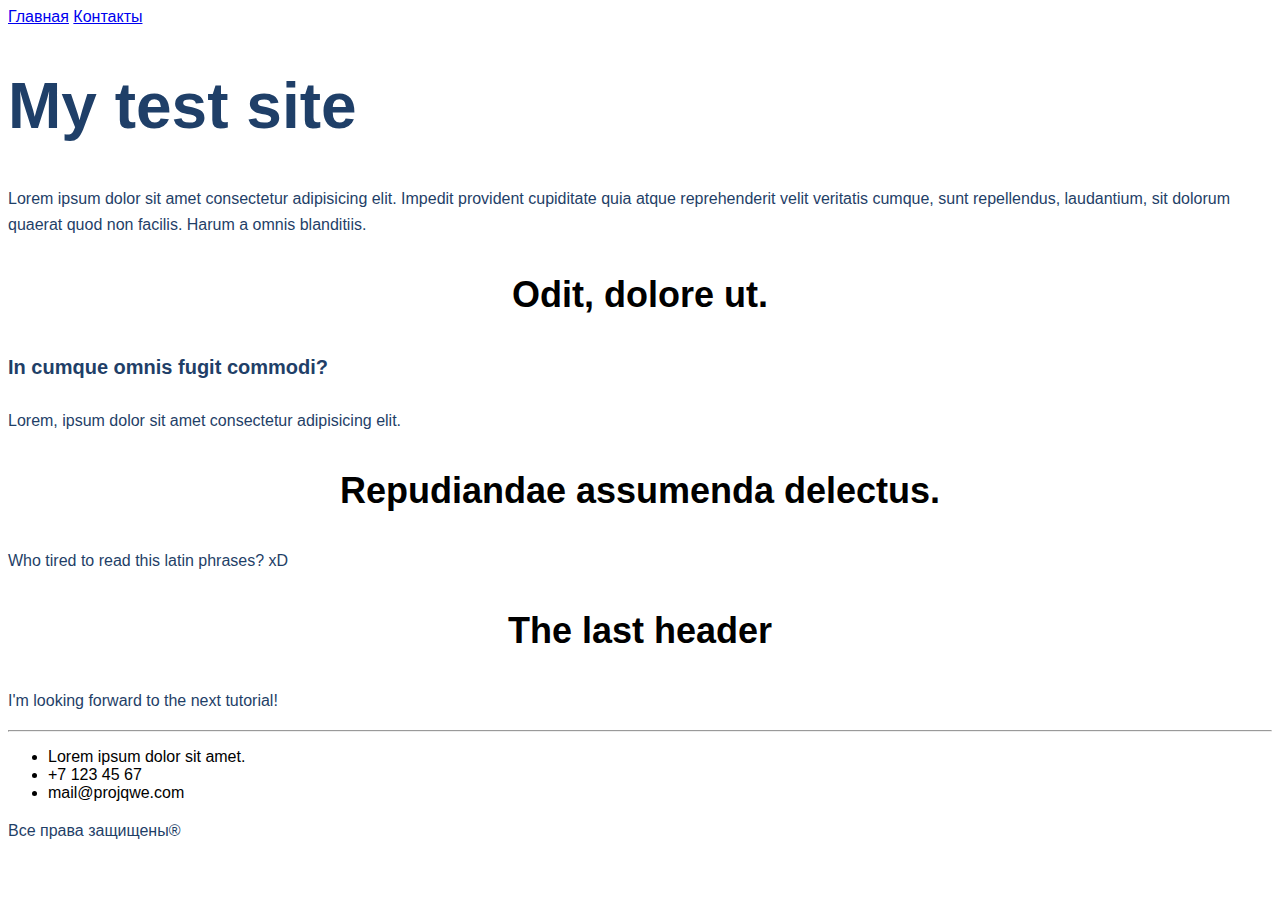
==== index.html @ 4207d7d3 "h3 added" ====
<!DOCTYPE html>
<html lang="en">

<head>
    <meta charset="UTF-8">
    <meta http-equiv="X-UA-Compatible" content="IE=edge">
    <meta name="viewport" content="width=device-width, initial-scale=1.0">
    <title>Document</title>
    <link rel="stylesheet" type="text/css" href="stili.css">

</head>

<body>
    <a href="index.html">Главная</a>
    <a href="contacts.html">Контакты</a>
    <h1>My test site</h1>
    <p>Lorem ipsum dolor sit amet consectetur adipisicing elit.
        Impedit provident cupiditate quia atque reprehenderit velit veritatis cumque, sunt repellendus, laudantium,
        sit
        dolorum quaerat quod non facilis.
        Harum a omnis blanditiis.</p>
    <h3>Odit, dolore ut.</h3>
    <h4>In cumque omnis fugit commodi?</h4>
    <p>Lorem, ipsum dolor sit amet consectetur adipisicing elit.</p>
    <h3>Repudiandae assumenda delectus.</h3>
    <p>Who tired to read this latin phrases? xD</p>
    <h3>The last header</h3>
    <p>I'm looking forward to the next tutorial!</p>
    <!-- Это подвал сайта -->
    <footer>
        <hr>
        <ul>
            <li>Lorem ipsum dolor sit amet.</li>
            <li>+7 123 45 67</li>
            <li>mail@projqwe.com</li>
        </ul>
        <p>Все права защищены®</p>
    </footer>
</body>

</html>
---- stili.css ----
html, body {font-family: sans-serif; }

p {font-size: 16px;
    line-height: 26px;
    color: #1F3F68;
}

h1 {
    font-size: 64px;
    color: #1F3F68;
}

.h2 {
    font-weight: 500;
    font-size: 44px;
    text-align: center;
}

h3 {
    font-size: 36px;
    text-align: center;
}

h4 {
    font-size: 20px;
    line-height: 30px;
    color: #1F3F68;
}

input, textarea {
    border: 1px solid #356EAD;
    box-sizing: border-box;
    border-radius: 10px;
    opacity: 0.4;
}

.sub1{
    background: #5A98D0;
    box-shadow: 5px 20px 50px rgba(16, 112, 177, 0.2);
    border-radius: 10px;
    font-weight: 500;
    font-size: 16px;
    line-height: 26px;
    text-align: center;
    color: #FFFFFF;
    text-transform: uppercase;
}
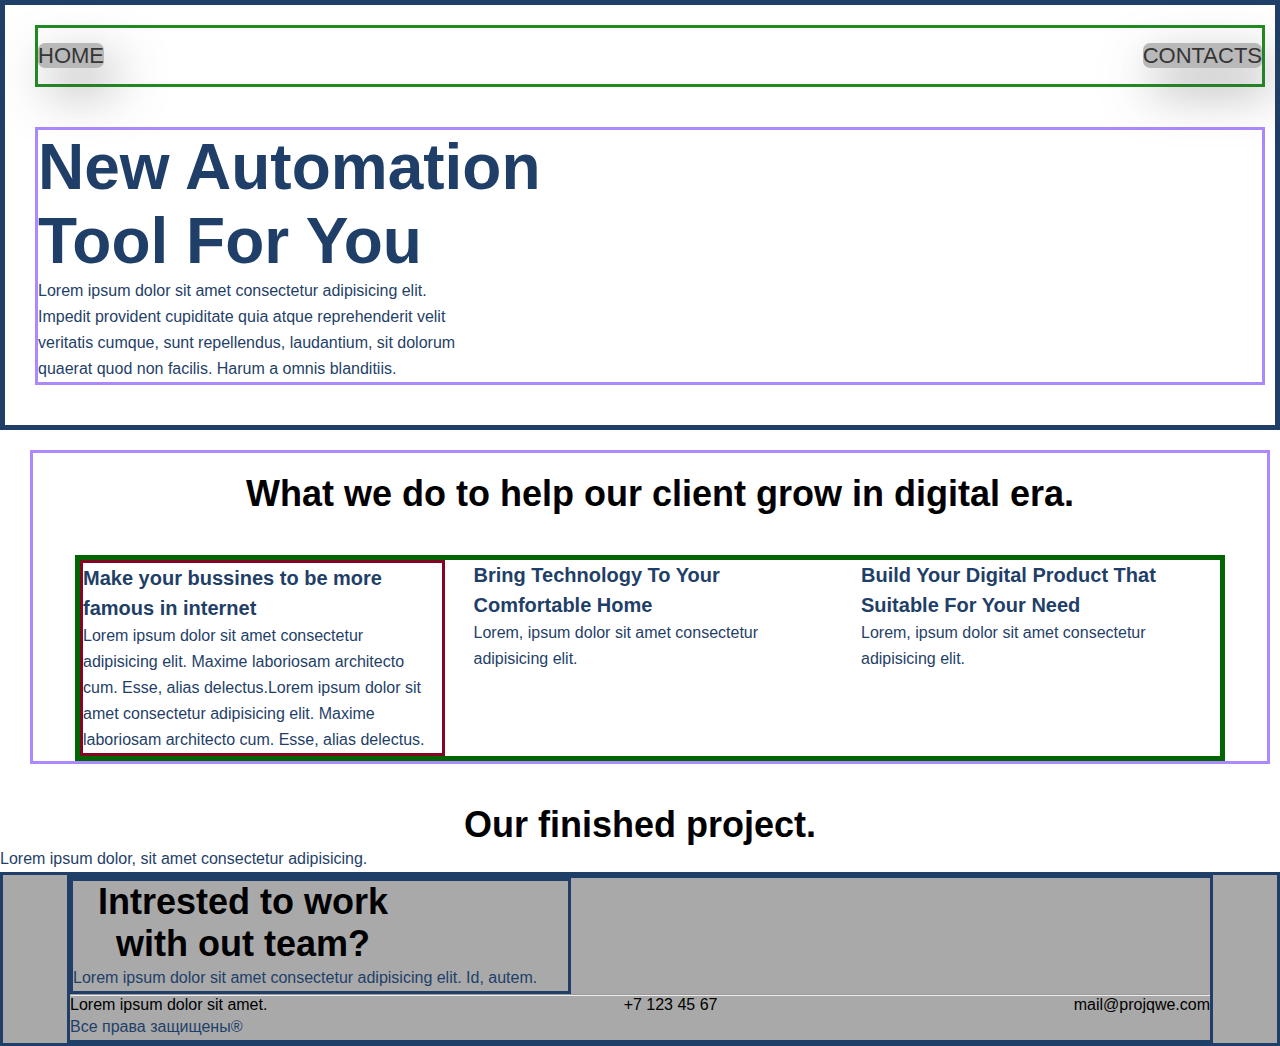
==== commit 6ca442d5: "h5done" ====
--- a/index.html
+++ b/index.html
@@ -11,30 +11,73 @@
 </head>
 
 <body>
-    <a href="index.html">Главная</a>
-    <a href="contacts.html">Контакты</a>
-    <h1>My test site</h1>
-    <p>Lorem ipsum dolor sit amet consectetur adipisicing elit.
-        Impedit provident cupiditate quia atque reprehenderit velit veritatis cumque, sunt repellendus, laudantium,
-        sit
-        dolorum quaerat quod non facilis.
-        Harum a omnis blanditiis.</p>
-    <h3>Odit, dolore ut.</h3>
-    <h4>In cumque omnis fugit commodi?</h4>
-    <p>Lorem, ipsum dolor sit amet consectetur adipisicing elit.</p>
-    <h3>Repudiandae assumenda delectus.</h3>
-    <p>Who tired to read this latin phrases? xD</p>
-    <h3>The last header</h3>
-    <p>I'm looking forward to the next tutorial!</p>
-    <!-- Это подвал сайта -->
-    <footer>
-        <hr>
-        <ul>
-            <li>Lorem ipsum dolor sit amet.</li>
-            <li>+7 123 45 67</li>
-            <li>mail@projqwe.com</li>
-        </ul>
-        <p>Все права защищены®</p>
+    <header>
+        <div class="header">
+            <nav>
+                <ul class="menu">
+                    <li class="menulinks">
+                        <a href="index.html">Home</a>
+                    </li>
+                    <li class="menulinks">
+                        <a href="contacts.html">Contacts</a>
+                    </li>
+                </ul>
+            </nav>
+            <div class="mainheader">
+                <h1 class=gen-h1>New Automation Tool For You</h1>
+                <p class="gen-text">Lorem ipsum dolor sit amet consectetur adipisicing elit.
+                    Impedit provident cupiditate quia atque reprehenderit velit veritatis cumque, sunt repellendus,
+                    laudantium,
+                    sit
+                    dolorum quaerat quod non facilis.
+                    Harum a omnis blanditiis.</p>
+            </div>
+        </div>
+    </header>
+    <main class="mainheader">
+        <div class="helpheader">
+            <h3>What we do to help our client grow in digital era.</h3>
+        </div>
+        <div class="what-we-do container">
+            <div class="descr1">
+                <h4>Make your bussines to be more famous in internet</h4>
+                <p>Lorem ipsum dolor sit amet consectetur adipisicing elit. Maxime laboriosam architecto cum. Esse,
+                    alias delectus.Lorem ipsum dolor sit amet consectetur adipisicing elit. Maxime laboriosam architecto
+                    cum. Esse,
+                    alias delectus.</p>
+            </div>
+            <div class="descr2">
+                <h4>Bring Technology To Your Comfortable Home</h4>
+                <p>Lorem, ipsum dolor sit amet consectetur adipisicing elit.</p>
+            </div>
+            <div class="descr3">
+                <h4>Build Your Digital Product That Suitable For Your Need</h4>
+                <p>Lorem, ipsum dolor sit amet consectetur adipisicing elit.</p>
+            </div>
+        </div>
+    </main>
+    <h3>Our finished project.</h3>
+    <div class="newdescr">
+        <p>Lorem ipsum dolor, sit amet consectetur adipisicing.</p>
+    </div>
+    <footer class="backfoot">
+        <div class="container finalblock">
+            <div class="lasttext">
+                <h3 class="headfoot">Intrested to work with out team?</h3>
+                <p>Lorem ipsum dolor sit amet consectetur adipisicing elit. Id, autem.</p>
+            </div>
+            <hr>
+            <div>
+                <ul class="boxlist">
+                    <li>Lorem ipsum dolor sit amet.</li>
+                    <li>+7 123 45 67</li>
+                    <li>mail@projqwe.com</li>
+                </ul>
+            </div>
+            <div class="copyright">
+                <p>Все права защищены®</p>
+            </div>
+        </div>
     </footer>
 </body>
 
--- a/stili.css
+++ b/stili.css
@@ -1,19 +1,175 @@
+* {
+    margin: 0;
+    padding: 0;
+    }
+
+.container {
+    width: 1140px;
+    margin: 0 auto;
+}
+
+
 html, body {font-family: sans-serif; }
 
-p {font-size: 16px;
+.header{
+    border: 5px solid #1F3F68;
+}
+
+.menu{
+    display: flex;
+    justify-content: space-between;
+    list-style-type: none;
+    border: 3px solid forestgreen;
+    padding:10px 0px 10px 0px;
+    margin:20px 10px 40px 30px; 
+}
+
+.menulinks a {
+    background: rgb(185, 185, 185);
+    box-shadow: 10px 20px 50px rgba(77, 77, 77, 0.548);
+    border-radius: 7px;
+    font-size: 22px;
+    line-height: 36px;
+    text-align: center;
+    color: #353535;
+    text-transform: uppercase;
+    text-decoration: none;
+}
+
+.menulinks a:hover{
+    background: #1F3F68;
+    box-shadow: 10px 20px 50px rgba(5, 44, 70, 0.548);
+    border-radius: 7px;
+    font-size: 22px;
+    line-height: 36px;
+    text-align: center;
+    color: #ffffff;
+    text-transform: uppercase;
+    text-decoration: none;
+}
+
+.mainheader{
+    border: 3px solid rgb(173, 137, 255);
+    margin:20px 10px 40px 30px; 
+}
+
+p {
+    font-size: 16px;
     line-height: 26px;
     color: #1F3F68;
 }
 
-h1 {
+.gen-h1 {
+    width: 510px;
     font-size: 64px;
     color: #1F3F68;
-}
-
-.h2 {
+    
+}
+
+.gen-text{
+    width: 425px;
+    font-size: 16px;
+    line-height: 26px;
+    color: #1F3F68;
+
+}
+
+.helpheader{
+    margin:20px 10px 40px 30px; 
+}
+
+.what-we-do{
+    display: flex;
+    border: 5px solid darkgreen; 
+    justify-content: space-between;
+}
+
+.descr1{
+    border: 3px solid rgb(133, 4, 36);
+    width:359px;
+}
+
+.descr2{
+    width:359px;
+}
+
+.descr3{
+    width:359px;
+}
+
+.backfoot{
+    border: 3px solid #1F3F68;
+    background-color: darkgrey;
+}
+
+.finalblock{
+    border: 3px solid #1F3F68;
+}
+
+.lasttext{
+    border: 3px solid #1F3F68;
+    width: 495px;
+}
+
+.headfoot{
+    width: 340px;
+}
+
+/*.checklist{
+}*/
+
+.boxlist{
+    display: flex;
+    justify-content: space-between;
+    list-style-type: none;
+}
+
+.page2h {
     font-weight: 500;
     font-size: 44px;
     text-align: center;
+}
+
+.base-text{
+    text-align: center;
+}
+
+.pageheader{
+    display: flex;
+    justify-content:space-evenly;
+    margin-top:20px;
+}
+
+.comms{
+    display: inline-block;
+    width: 200px;
+    background: rgb(255, 255, 255);
+
+}
+
+.feedback{
+    display: inline-block;
+    width: 300px;
+    background: rgb(255, 255, 255);
+    border-radius: 7px;
+    font-size: 24px;
+    line-height: 36px;
+    box-shadow: 10px 20px 50px rgba(5, 44, 70, 0.548);
+    
+}
+
+.servs{
+    list-style-type: none;
+}
+
+.mapsite{
+    display: flex;
+    margin-top: 20px;
+    margin-bottom: 10px;
+    font-size: 24px;
+    line-height: 36px;
+    box-shadow: 10px 20px 50px rgba(5, 44, 70, 0.548);
+
 }
 
 h3 {
@@ -34,12 +190,19 @@
     opacity: 0.4;
 }
 
+.formtext{
+    display: flex;
+    flex-direction: column;
+    font-size: 24px;
+    color: #1F3F68;
+}
+
 .sub1{
     background: #5A98D0;
     box-shadow: 5px 20px 50px rgba(16, 112, 177, 0.2);
     border-radius: 10px;
     font-weight: 500;
-    font-size: 16px;
+    font-size: 32px;
     line-height: 26px;
     text-align: center;
     color: #FFFFFF;
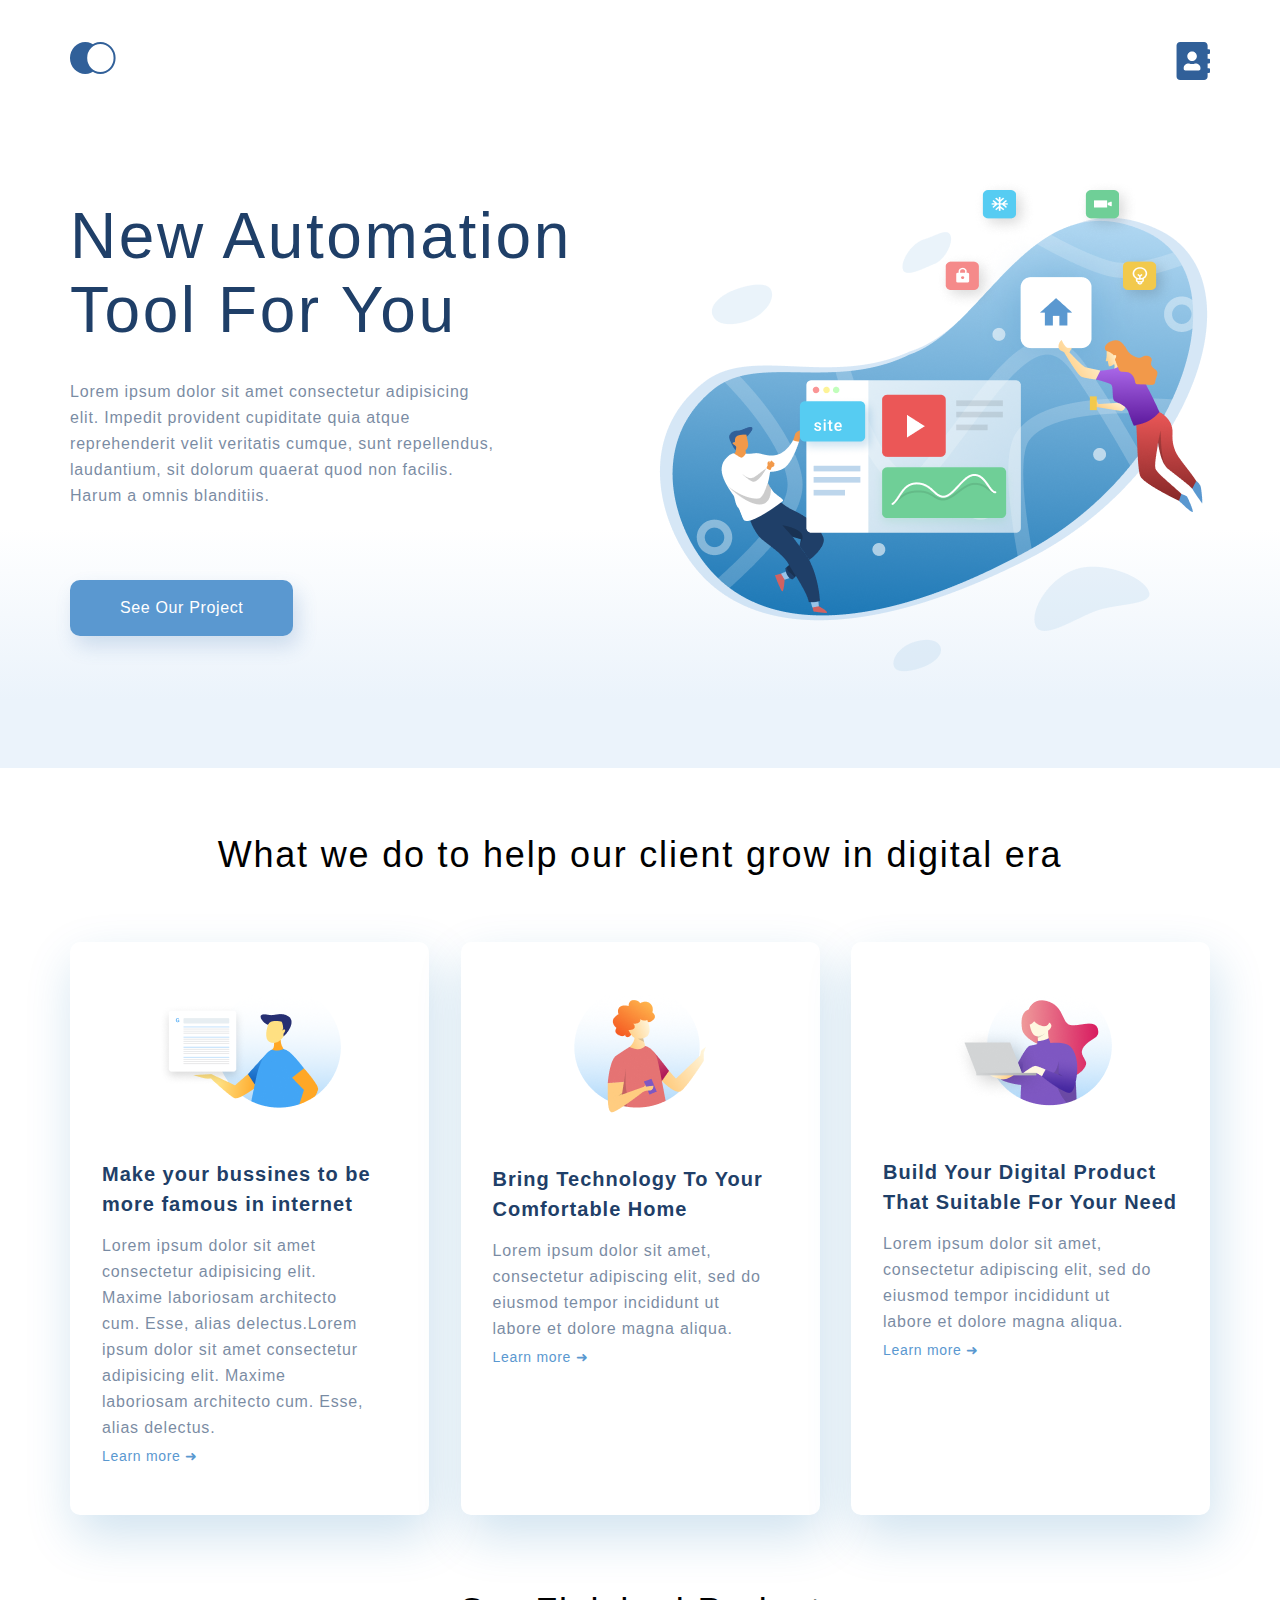
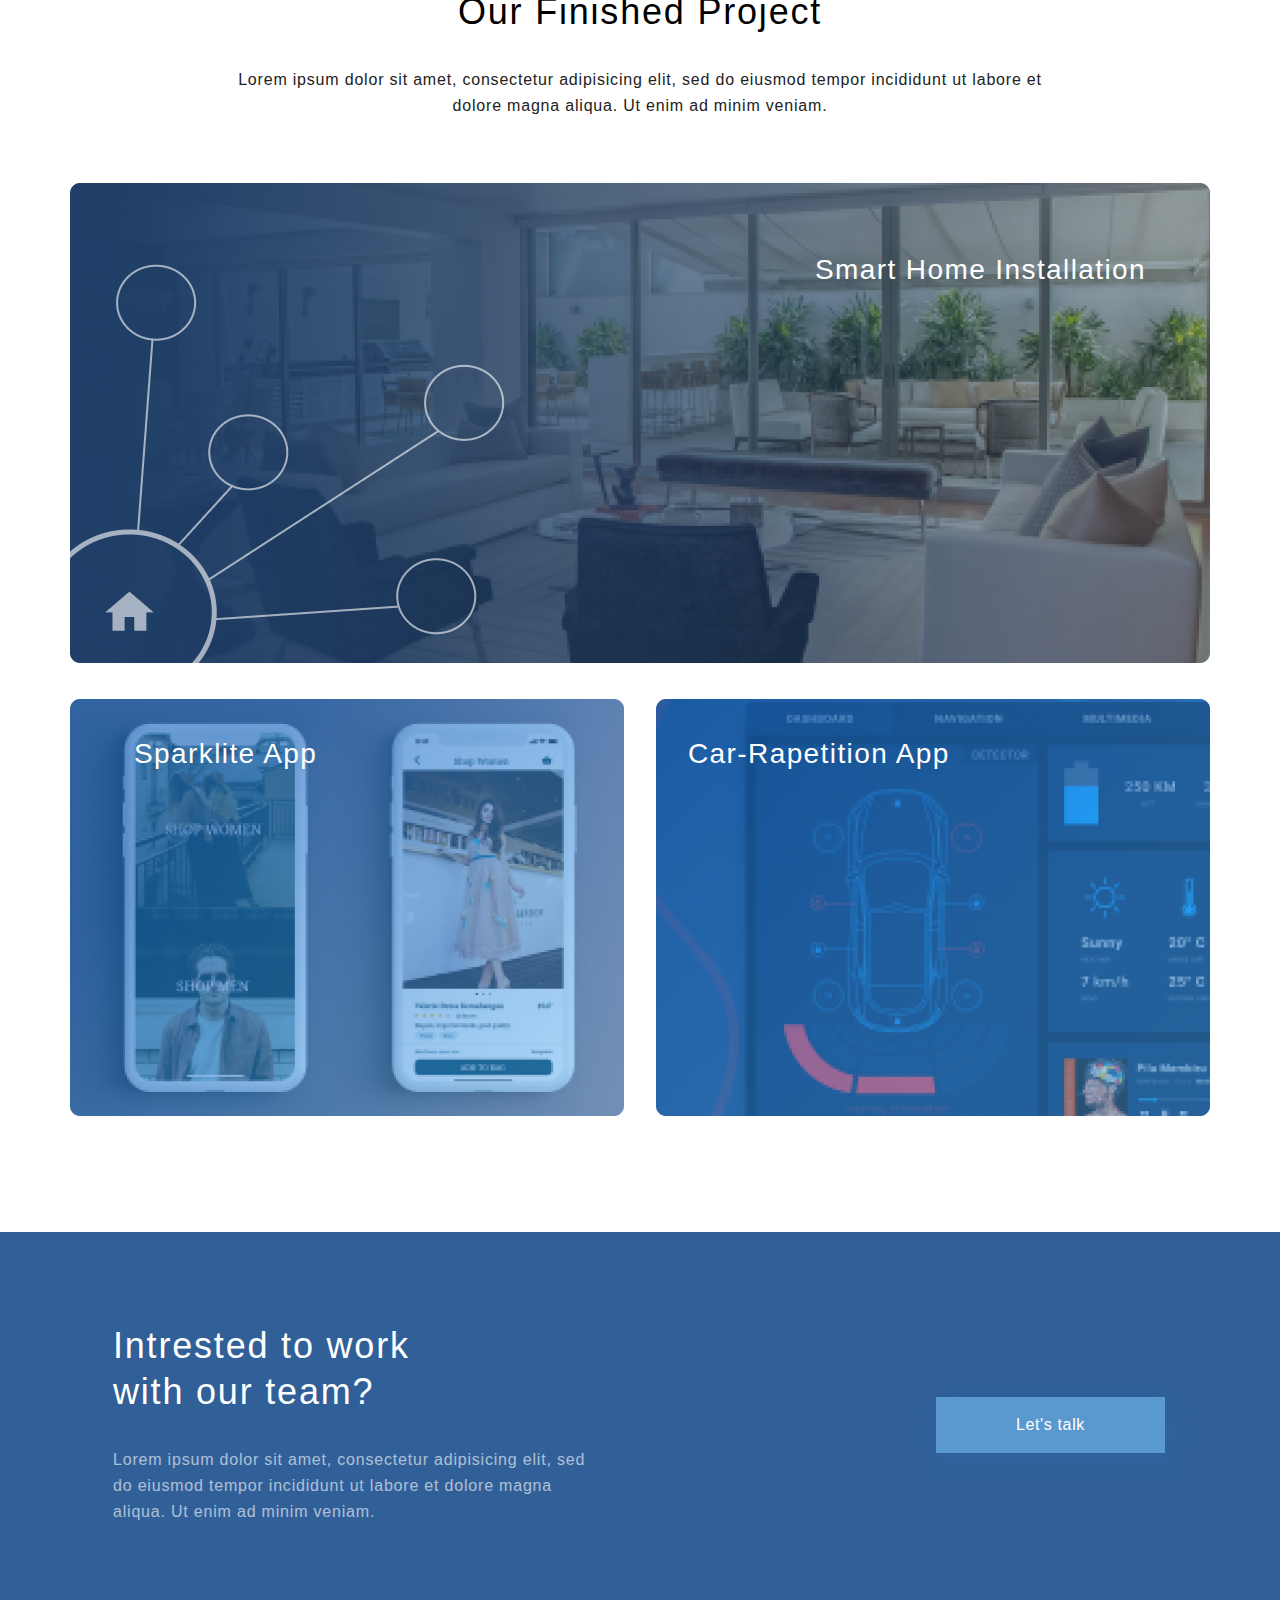
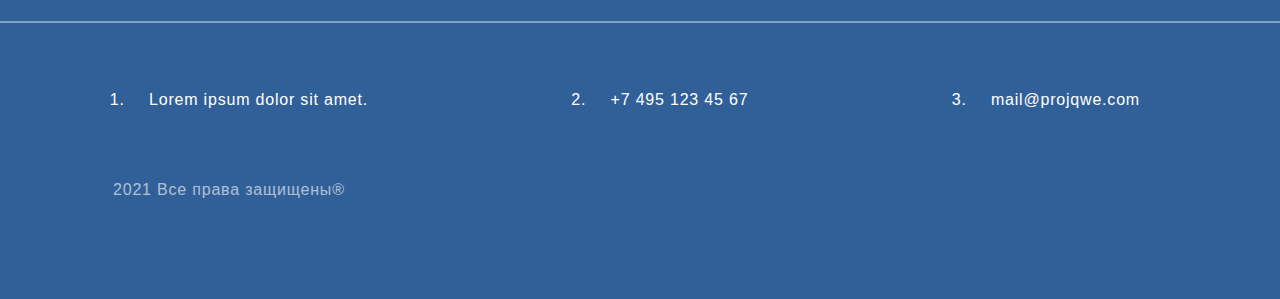
==== commit 876a6847: "h6done" ====
--- a/index.html
+++ b/index.html
@@ -12,70 +12,85 @@
 
 <body>
     <header>
-        <div class="header">
-            <nav>
-                <ul class="menu">
-                    <li class="menulinks">
-                        <a href="index.html">Home</a>
+        <div class="top">
+            <div class="container top_box">
+                <ul class="header">
+                    <li>
+                        <a class="img_link" href="index.html"><img src="pic/home.svg" alt="home"></a>
                     </li>
-                    <li class="menulinks">
-                        <a href="contacts.html">Contacts</a>
+                    <li>
+                        <a class="img_link" href="contacts.html"><img src="pic/contacts.svg" alt="contacts"></a>
                     </li>
                 </ul>
-            </nav>
-            <div class="mainheader">
-                <h1 class=gen-h1>New Automation Tool For You</h1>
-                <p class="gen-text">Lorem ipsum dolor sit amet consectetur adipisicing elit.
-                    Impedit provident cupiditate quia atque reprehenderit velit veritatis cumque, sunt repellendus,
-                    laudantium,
-                    sit
-                    dolorum quaerat quod non facilis.
-                    Harum a omnis blanditiis.</p>
+
+                <div class="top_info">
+                    <h1 class="top_heading">New Automation Tool For You</h1>
+                    <p class="text gen-text">Lorem ipsum dolor sit amet consectetur adipisicing elit. Impedit provident cupiditate quia atque reprehenderit velit veritatis cumque, sunt repellendus, laudantium, sit dolorum quaerat quod non facilis. Harum a omnis blanditiis.</p>
+                    <a href="#" class="top_button">See Our Project</a>
+                </div>
             </div>
         </div>
     </header>
-    <main class="mainheader">
-        <div class="helpheader">
-            <h3>What we do to help our client grow in digital era.</h3>
-        </div>
+    <main>
         <div class="what-we-do container">
-            <div class="descr1">
-                <h4>Make your bussines to be more famous in internet</h4>
-                <p>Lorem ipsum dolor sit amet consectetur adipisicing elit. Maxime laboriosam architecto cum. Esse,
-                    alias delectus.Lorem ipsum dolor sit amet consectetur adipisicing elit. Maxime laboriosam architecto
-                    cum. Esse,
-                    alias delectus.</p>
-            </div>
-            <div class="descr2">
-                <h4>Bring Technology To Your Comfortable Home</h4>
-                <p>Lorem, ipsum dolor sit amet consectetur adipisicing elit.</p>
-            </div>
-            <div class="descr3">
-                <h4>Build Your Digital Product That Suitable For Your Need</h4>
-                <p>Lorem, ipsum dolor sit amet consectetur adipisicing elit.</p>
+            <h3 class="heading">What we do to help our client grow in digital era</h3>
+            <div class="cardbox">
+                <div class="card">
+                    <img class="card_image" src="pic/card-1.png" alt="card 1">
+                    <h4 class="heading_mini">Make your bussines to be more famous in internet</h4>
+                    <p class="text text_card">Lorem ipsum dolor sit amet consectetur adipisicing elit. Maxime laboriosam architecto cum. Esse, alias delectus.Lorem ipsum dolor sit amet consectetur adipisicing elit. Maxime laboriosam architecto cum. Esse, alias delectus.</p>
+                    <a href="#" class="card_link arrow">Learn more</a>
+                </div>
+                <div class="card">
+                    <img class="card_image" src="pic/card-2.png" alt="card 2">
+                    <h4 class="heading_mini">Bring Technology To Your Comfortable Home</h4>
+                    <p class="text text_card">Lorem ipsum dolor sit amet, consectetur adipiscing elit, sed do eiusmod tempor incididunt ut labore et dolore magna aliqua.</p>
+                    <a href="#" class="card_link">Learn more</a>
+                </div>
+                <div class="card">
+                    <img class="card_image" src="pic/card-3.png" alt="card 3">
+                    <h4 class="heading_mini">Build Your Digital Product That Suitable For Your Need</h4>
+                    <p class="text text_card">Lorem ipsum dolor sit amet, consectetur adipiscing elit, sed do eiusmod tempor incididunt ut labore et dolore magna aliqua.</p>
+                    <a href="#" class="card_link">Learn more</a>
+                </div>
             </div>
         </div>
     </main>
-    <h3>Our finished project.</h3>
-    <div class="newdescr">
-        <p>Lorem ipsum dolor, sit amet consectetur adipisicing.</p>
+    <div class="project container">
+        <h3 class="heading">Our Finished Project</h3>
+        <p class="text text_project">Lorem ipsum dolor sit amet, consectetur adipisicing elit, sed do eiusmod tempor incididunt ut labore et dolore magna aliqua. Ut enim ad minim veniam.</p>
+        <div class="project_item">
+            <img class="project_image" src="pic/photo_1.png" alt="photo 1">
+            <p class="project_text">Smart Home Installation</p>
+        </div>
+        <div class="project_parent">
+            <div class="project_item project_item_margin">
+                <img class="project_image" src="pic/photo_2.png" alt="photo 2">
+                <p class="project_text2">Sparklite App</p>
+            </div>
+            <div class="project_item">
+                <img class="project_image" src="pic/photo_3.png" alt="photo 3">
+                <p class="project_text3">Car-Rapetition App</p>
+            </div>
+        </div>
     </div>
-    <footer class="backfoot">
-        <div class="container finalblock">
+    <footer class="backfoot container">
+        <div>
             <div class="lasttext">
-                <h3 class="headfoot">Intrested to work with out team?</h3>
-                <p>Lorem ipsum dolor sit amet consectetur adipisicing elit. Id, autem.</p>
+                <h3 class="heading heading_foot">Intrested to work with our team?</h3>
+                <p class="text foot_text">Lorem ipsum dolor sit amet, consectetur adipisicing elit, sed do eiusmod tempor incididunt ut labore et dolore magna aliqua. Ut enim ad minim veniam.</p>
+                <a href="#" class="foot_button">Let's talk</a>
             </div>
-            <hr>
+            <hr class="hr_stil">
             <div>
-                <ul class="boxlist">
-                    <li>Lorem ipsum dolor sit amet.</li>
-                    <li>+7 123 45 67</li>
-                    <li>mail@projqwe.com</li>
-                </ul>
+                <ol class="boxlist text box_text">
+                    <li class="box_pad">Lorem ipsum dolor sit amet.</li>
+                    <li class="box_pad">+7 495 123 45 67</li>
+                    <li class="box_pad">mail@projqwe.com</li>
+                </ol>
             </div>
-            <div class="copyright">
-                <p>Все права защищены®</p>
+            <div class="copyright text foot_text">
+                <p>2021 Все права защищены®</p>
             </div>
         </div>
     </footer>
--- a/stili.css
+++ b/stili.css
@@ -1,210 +1,593 @@
 * {
     margin: 0;
     padding: 0;
-    }
+}
 
 .container {
-    width: 1140px;
+    display: flex;
+    flex-direction: column;
+    max-width: 1140px;
+    height: 100%;
     margin: 0 auto;
-}
-
-
-html, body {font-family: sans-serif; }
-
-.header{
-    border: 5px solid #1F3F68;
-}
-
-.menu{
+    padding-bottom: 10px;
+}
+
+html,
+body {
+    font-family: sans-serif;
+}
+
+.top {
+    background: linear-gradient(0deg, #EBF3FB 8.84%, rgba(152, 195, 232, 0) 31.12%);
+    height: 768px;
+}
+
+.top_box {
+    display: flex;
+    flex-direction: column;
+    height: 100%;
+}
+
+.top_info {
+    background-image: url(pic/top_back.png);
+    flex-grow: 1;
+    padding-top: 115px;
+    background-repeat: no-repeat;
+    background-position: right center;
+}
+
+.header {
     display: flex;
     justify-content: space-between;
     list-style-type: none;
-    border: 3px solid forestgreen;
-    padding:10px 0px 10px 0px;
-    margin:20px 10px 40px 30px; 
-}
-
-.menulinks a {
-    background: rgb(185, 185, 185);
-    box-shadow: 10px 20px 50px rgba(77, 77, 77, 0.548);
-    border-radius: 7px;
-    font-size: 22px;
-    line-height: 36px;
-    text-align: center;
-    color: #353535;
-    text-transform: uppercase;
+    padding-top: 42px;
+}
+
+.img_link:hover {
+    box-shadow: 10px 20px 50px rgba(5, 44, 70, 0.548);
+    border-radius: 10px;
+    opacity: 0.5;
+}
+
+
+/*p {
+    font-size: 16px;
+    line-height: 26px;
+    color: #1F3F68;
+}*/
+
+.top_heading {
+    width: 510px;
+    font-weight: 300;
+    font-size: 64px;
+    line-height: 74px;
+    letter-spacing: 0.04em;
+    color: #1F3F68;
+    margin-bottom: 32px;
+}
+
+.text {
+    font-size: 16px;
+    line-height: 26px;
+    letter-spacing: 0.05em;
+    color: #1F3F68;
+    opacity: 0.6;
+}
+
+.gen-text {
+    width: 425px;
+}
+
+.text_card {
+    width: 270px;
+}
+
+.text_project {
+    width: 75%;
+    margin: 32px auto 64px;
+    color: #222222;
+    text-align: center;
+    opacity: 1;
+}
+
+.top_button {
+    display: inline-block;
+    font-size: 16px;
+    line-height: 26px;
+    text-align: center;
+    letter-spacing: 0.04em;
+    color: #FFFFFF;
+    background: #5A98D0;
+    box-shadow: 5px 10px 20px rgba(53, 110, 173, 0.2);
+    border-radius: 10px;
     text-decoration: none;
-}
-
-.menulinks a:hover{
-    background: #1F3F68;
-    box-shadow: 10px 20px 50px rgba(5, 44, 70, 0.548);
-    border-radius: 7px;
-    font-size: 22px;
-    line-height: 36px;
-    text-align: center;
-    color: #ffffff;
-    text-transform: uppercase;
+    padding: 15px 50px;
+    margin-top: 71px;
+}
+
+.heading {
+    font-size: 36px;
+    text-align: center;
+    font-weight: 300;
+    line-height: 46px;
+    letter-spacing: 0.05em;
+    color: #000000;
+}
+
+.heading_mini {
+    font-size: 20px;
+    line-height: 30px;
+    letter-spacing: 0.05em;
+    color: #1F3F68;
+    margin-bottom: 14px;
+}
+
+.what-we-do {
+    padding-top: 64px;
+}
+
+.cardbox {
+    display: flex;
+    flex-wrap: wrap;
+    justify-content: space-between;
+    padding-top: 64px;
+    padding-bottom: 64px;
+}
+
+.card_link {
+    font-size: 14px;
+    line-height: 30px;
+    letter-spacing: 0.05em;
+    color: #5A98D0;
     text-decoration: none;
 }
 
-.mainheader{
-    border: 3px solid rgb(173, 137, 255);
-    margin:20px 10px 40px 30px; 
-}
-
-p {
-    font-size: 16px;
-    line-height: 26px;
-    color: #1F3F68;
-}
-
-.gen-h1 {
-    width: 510px;
-    font-size: 64px;
-    color: #1F3F68;
-    
-}
-
-.gen-text{
-    width: 425px;
-    font-size: 16px;
-    line-height: 26px;
-    color: #1F3F68;
-
-}
-
-.helpheader{
-    margin:20px 10px 40px 30px; 
-}
-
-.what-we-do{
-    display: flex;
-    border: 5px solid darkgreen; 
-    justify-content: space-between;
-}
-
-.descr1{
-    border: 3px solid rgb(133, 4, 36);
-    width:359px;
-}
-
-.descr2{
-    width:359px;
-}
-
-.descr3{
-    width:359px;
-}
-
-.backfoot{
-    border: 3px solid #1F3F68;
-    background-color: darkgrey;
-}
-
-.finalblock{
-    border: 3px solid #1F3F68;
-}
-
-.lasttext{
-    border: 3px solid #1F3F68;
+.card_link::after {
+    content: " \279C";
+    font-size: 14px;
+    line-height: 30px;
+    letter-spacing: 0.05em;
+    color: #5A98D0;
+    text-decoration: none;
+}
+
+.card {
+    display: flex;
+    flex-direction: column;
+    width: 359px;
+    padding: 44px 32px;
+    box-sizing: border-box;
+    background: #FFFFFF;
+    box-shadow: 5px 20px 50px rgba(16, 112, 177, 0.2);
+    border-radius: 10px;
+}
+
+.card:hover {
+    width: 359px;
+    box-shadow: 15px 20px 80px rgba(12, 80, 126, 0.589);
+}
+
+.card_image {
+    align-self: center;
+    margin-bottom: 51px;
+}
+
+.project {
+    padding: 0px;
+}
+
+.project_item {
+    position: relative;
+    flex-wrap: wrap;
+    flex-grow: 1;
+}
+
+.project_item_margin {
+    margin-right: 32px;
+}
+
+.project_parent {
+    display: flex;
+    justify-content: space-between;
+    margin-top: 32px;
+}
+
+.project_image {
+    width: 100%;
+}
+
+.project_text {
+    position: absolute;
+    font-size: 28px;
+    line-height: 46px;
+    text-align: right;
+    letter-spacing: 0.05em;
+    color: #FFFFFF;
+    top: 64px;
+    right: 64px;
+}
+
+.project_text2 {
+    position: absolute;
+    font-size: 28px;
+    line-height: 46px;
+    text-align: left;
+    letter-spacing: 0.05em;
+    color: #FFFFFF;
+    top: 32px;
+    left: 64px;
+}
+
+.project_text3 {
+    position: absolute;
+    font-size: 28px;
+    line-height: 46px;
+    text-align: left;
+    letter-spacing: 0.05em;
+    color: #FFFFFF;
+    top: 32px;
+    left: 32px;
+}
+
+.backfoot {
+    display: flex;
+    position: relative;
+    max-width: 100%;
+    height: 657px;
+    background: #316099;
+    margin-top: 112px;
+}
+
+.heading_foot {
+    font-size: 36px;
+    width: 340px;
+    line-height: 46px;
+    letter-spacing: 0.05em;
+    color: #FFFFFF;
+    text-align: left;
+    padding-bottom: 32px;
+    margin-left: 113px;
+    margin-top: 91px;
+}
+
+.foot_text {
     width: 495px;
-}
-
-.headfoot{
+    text-align: left;
+    margin-left: 113px;
+    padding-bottom: 96px;
+    color: #FFFFFF;
+}
+
+.foot_button {
+    display: inline-block;
+    position: absolute;
+    font-size: 16px;
+    line-height: 26px;
+    text-align: center;
+    letter-spacing: 0.04em;
+    color: #FFFFFF;
+    background: #5A98D0;
+    box-shadow: 5px 10px 20px rgba(53, 110, 173, 0.2);
+    border-radius: auto;
+    text-decoration: none;
+    padding: 15px 80px;
+    top: 165px;
+    right: 115px;
+}
+
+.hr_stil {
+    opacity: 0.4;
+    border: 1px solid #FFFFFF;
+}
+
+.lasttext {
+    width: 495px;
+}
+
+.headfoot {
     width: 340px;
 }
+
 
 /*.checklist{
 }*/
 
-.boxlist{
+.boxlist {
+    display: flex;
+    flex-wrap: wrap;
+    justify-content: space-between;
+    margin: 64px 130px;
+}
+
+.box_text {
+    color: #FFFFFF;
+    opacity: 1;
+}
+
+.box_pad {
+    padding-left: 19px;
+    padding-right: 10px;
+}
+
+.copyright {
+    display: flex;
+    text-align: left;
+    margin-top: 64px;
+}
+
+
+/* Далее следуют стили для страницы "Контакты" */
+
+.top_contact {
+    padding: 0px 0px 0px 0px;
+    max-width: 100%;
+    height: 471px;
+}
+
+.top_box_contact {
+    display: flex;
+    flex-direction: column;
+    margin: 0px 113px 44px 113px;
+}
+
+.header_contact {
+    width: 100%;
     display: flex;
     justify-content: space-between;
     list-style-type: none;
-}
-
-.page2h {
+    padding-top: 42px;
+}
+
+.top_info_contact {
+    background-size: cover;
+    background-image: url(pic/back_cont.png);
+    background-repeat: no-repeat;
+    height: 300px;
+    max-width: 100%;
+}
+
+.top_heading_contact {
     font-weight: 500;
+    max-width: 100%;
     font-size: 44px;
-    text-align: center;
-}
-
-.base-text{
-    text-align: center;
-}
-
-.pageheader{
-    display: flex;
-    justify-content:space-evenly;
-    margin-top:20px;
-}
-
-.comms{
-    display: inline-block;
-    width: 200px;
+    line-height: 74px;
+    font-weight: bold;
+    text-align: center;
+    letter-spacing: 0.04em;
+    color: #FFFFFF;
+    padding-top: 60px;
+    margin-bottom: 16px;
+}
+
+.base_text_contact {
+    font-size: 20px;
+    line-height: 30px;
+    width: 100%;
+    text-align: center;
+    letter-spacing: 0.04em;
+    color: rgba(255, 255, 255, 0.6);
+}
+
+.test {}
+
+.pageheader {
+    display: flex;
+    justify-content: space-between;
+    margin-top: 60px;
+}
+
+.comms {
+    position: relative;
+    flex-wrap: wrap;
+    flex-grow: 1;
     background: rgb(255, 255, 255);
-
-}
-
-.feedback{
-    display: inline-block;
-    width: 300px;
+}
+
+.cont_pic {
+    padding-top: 100px;
+}
+
+.adess_list {
+    margin-top: 56px;
+}
+
+.adress_heading {
+    font-weight: 500;
+    font-size: 20px;
+    line-height: 30px;
+    letter-spacing: 0.04em;
+    color: #1F3F68;
+    text-transform: uppercase;
+}
+
+.adress_text {
+    font-weight: 300;
+    font-size: 16px;
+    line-height: 26px;
+    letter-spacing: 0.04em;
+    color: #1F3F68;
+    opacity: 0.6;
+    margin-top: 24px;
+}
+
+.list2 {
+    margin-top: 40px;
+}
+
+.phone_heading {
+    font-weight: 500;
+    font-size: 20px;
+    line-height: 30px;
+    letter-spacing: 0.04em;
+    color: #1F3F68;
+    text-transform: uppercase;
+}
+
+.phones {
+    padding-left: 30px;
+}
+
+.servs {
+    list-style-image: url(pic/phone_pic.svg);
+    padding-left: 10px;
+    opacity: 0.6;
+    font-weight: 300;
+    font-size: 16px;
+    line-height: 26px;
+    letter-spacing: 0.04em;
+    color: #1F3F68;
+}
+
+.list3 {
+    margin-top: 40px;
+}
+
+.servs1 {
+    list-style-image: url(pic/world.svg);
+    padding-left: 10px;
+    opacity: 0.6;
+    font-weight: 300;
+    font-size: 16px;
+    line-height: 26px;
+    letter-spacing: 0.04em;
+    color: #1F3F68;
+}
+
+.servs2 {
+    list-style-image: url(pic/letter.svg);
+    padding-left: 10px;
+    opacity: 0.6;
+    font-weight: 300;
+    font-size: 16px;
+    line-height: 26px;
+    letter-spacing: 0.04em;
+    color: #1F3F68;
+}
+
+.sertdn {
+    text-decoration: none;
+}
+
+.serv_links {
+    padding-left: 30px;
+}
+
+.serv_heading {
+    font-weight: 500;
+    font-size: 20px;
+    line-height: 30px;
+    letter-spacing: 0.04em;
+    color: #1F3F68;
+    text-transform: uppercase;
+}
+
+.feedback {
+    position: relative;
+    flex-wrap: wrap;
+    flex-grow: 1;
     background: rgb(255, 255, 255);
-    border-radius: 7px;
     font-size: 24px;
     line-height: 36px;
-    box-shadow: 10px 20px 50px rgba(5, 44, 70, 0.548);
-    
-}
-
-.servs{
-    list-style-type: none;
-}
-
-.mapsite{
-    display: flex;
-    margin-top: 20px;
+    width: 540px;
+    height: 800px;
+    box-shadow: 5px 10px 50px rgba(16, 112, 177, 0.2);
+    border-radius: 10px;
+}
+
+.send_heading {
+    font-weight: 500;
+    font-size: 20px;
+    line-height: 30px;
+    letter-spacing: 0.04em;
+    color: #1F3F68;
+    margin-top: 56px;
+    margin-left: 112px;
+    margin-bottom: 48px;
+    font-weight: bold
+}
+
+.text_heading {
+    font-size: 16px;
+    line-height: 30px;
+    letter-spacing: 0.04em;
+    color: #1F3F68;
+    opacity: 0.8;
+    padding-top: 32px;
+    font-weight: bold
+}
+
+.feedback_area {
+    width: 428px;
+    height: 72px;
+    opacity: 0.4;
+    border: 1px solid #356EAD;
+    box-sizing: border-box;
+    border-radius: 10px;
+    font-weight: 300;
+    font-size: 16px;
+    line-height: 30px;
+    letter-spacing: 0.04em;
+    color: #1F3F68;
+    padding-left: 42px;
+}
+
+.area_text {
+    padding-top: 21px;
+    height: 144px;
+}
+
+.mapsite {
+    display: flex;
+    margin-top: 96px;
     margin-bottom: 10px;
     font-size: 24px;
     line-height: 36px;
-    box-shadow: 10px 20px 50px rgba(5, 44, 70, 0.548);
-
-}
-
-h3 {
-    font-size: 36px;
-    text-align: center;
-}
-
-h4 {
-    font-size: 20px;
-    line-height: 30px;
-    color: #1F3F68;
-}
-
-input, textarea {
-    border: 1px solid #356EAD;
-    box-sizing: border-box;
-    border-radius: 10px;
-    opacity: 0.4;
-}
-
-.formtext{
+}
+
+.formtext {
     display: flex;
     flex-direction: column;
     font-size: 24px;
     color: #1F3F68;
-}
-
-.sub1{
+    padding-left: 112px;
+    margin-right: auto;
+}
+
+.sub1 {
+    width: 428px;
+    height: 72px;
+    font-weight: 500;
+    font-size: 16px;
+    line-height: 26px;
+    text-align: center;
+    letter-spacing: 0.04em;
+    color: #FFFFFF;
+    text-transform: uppercase;
     background: #5A98D0;
     box-shadow: 5px 20px 50px rgba(16, 112, 177, 0.2);
     border-radius: 10px;
-    font-weight: 500;
-    font-size: 32px;
-    line-height: 26px;
-    text-align: center;
-    color: #FFFFFF;
-    text-transform: uppercase;
+}
+
+.boxlist1 {
+    display: flex;
+    flex-wrap: wrap;
+    justify-content: space-between;
+    margin: 64px 150px;
+}
+
+.box_text1 {
+    color: #FFFFFF;
+    opacity: 1;
+}
+
+.boxlistvalue1::marker {
+    content: "A.    ";
+}
+
+.boxlistvalue2::marker {
+    content: "T.    ";
+}
+
+.boxlistvalue3::marker {
+    content: "E    ";
 }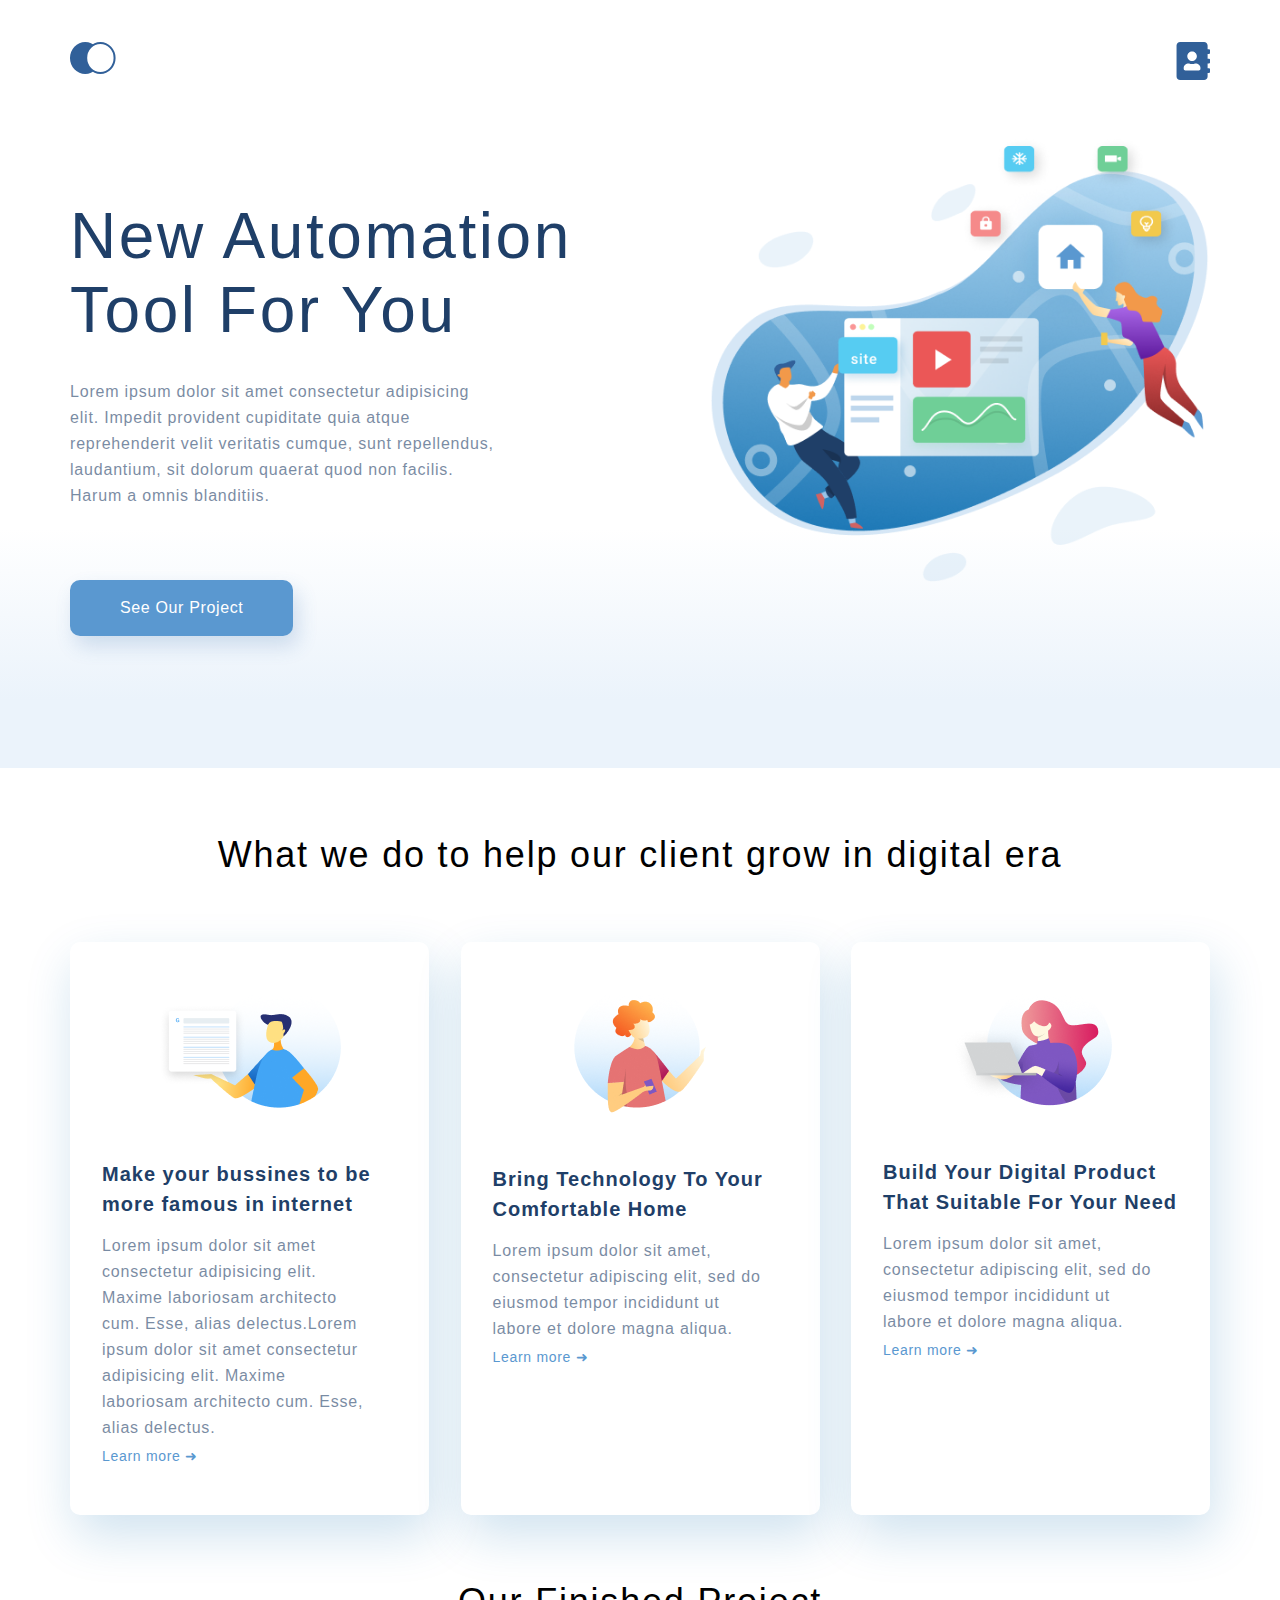
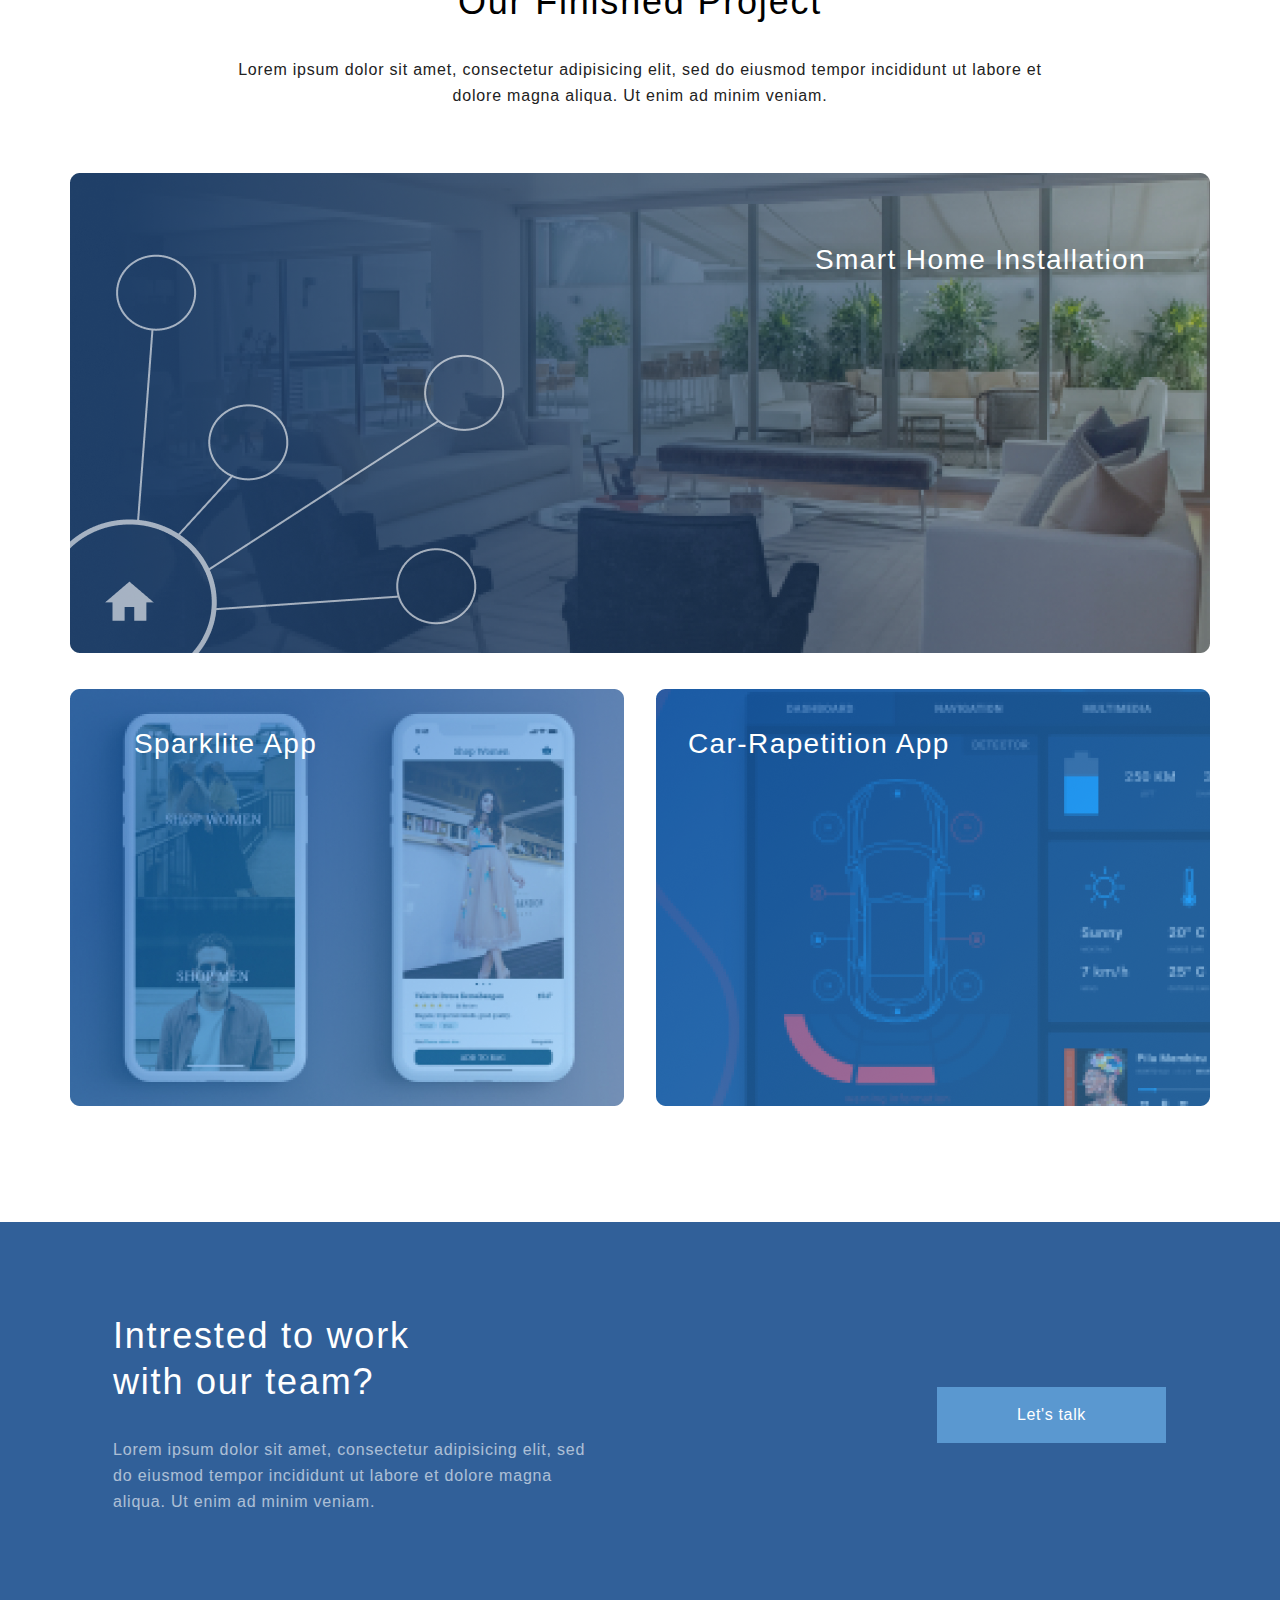
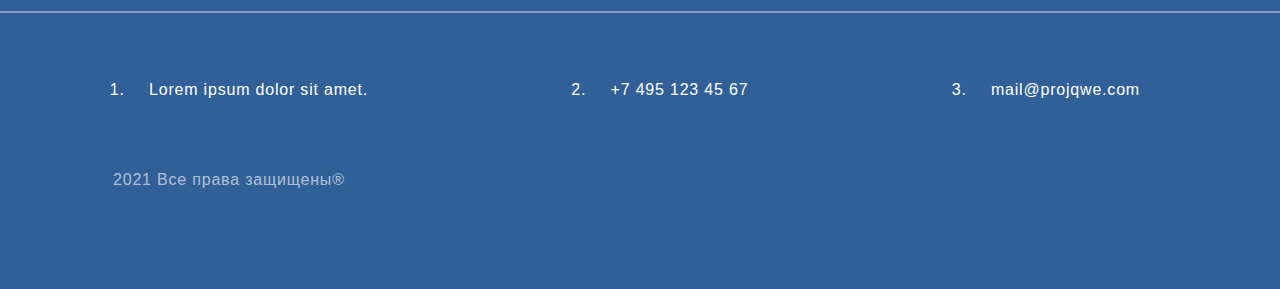
==== commit 99738be9: "h7done" ====
--- a/index.html
+++ b/index.html
@@ -7,6 +7,8 @@
     <meta name="viewport" content="width=device-width, initial-scale=1.0">
     <title>Document</title>
     <link rel="stylesheet" type="text/css" href="stili.css">
+    <link rel="stylesheet" type="text/css" href="mediacss/mainpage.css">
+    <link rel="stylesheet" type="text/css" href="mediacss/contacts.css">
 
 </head>
 
@@ -74,12 +76,16 @@
             </div>
         </div>
     </div>
-    <footer class="backfoot container">
+    <footer class="backfoot footerheight container">
         <div>
             <div class="lasttext">
-                <h3 class="heading heading_foot">Intrested to work with our team?</h3>
-                <p class="text foot_text">Lorem ipsum dolor sit amet, consectetur adipisicing elit, sed do eiusmod tempor incididunt ut labore et dolore magna aliqua. Ut enim ad minim veniam.</p>
-                <a href="#" class="foot_button">Let's talk</a>
+                <div>
+                    <h3 class="heading heading_foot">Intrested to work with our team?</h3>
+                    <p class="text foot_text">Lorem ipsum dolor sit amet, consectetur adipisicing elit, sed do eiusmod tempor incididunt ut labore et dolore magna aliqua. Ut enim ad minim veniam.</p>
+                </div>
+                <div class="fbstil">
+                    <a href="#" class="foot_button">Let's talk</a>
+                </div>
             </div>
             <hr class="hr_stil">
             <div>
--- a/stili.css
+++ b/stili.css
@@ -4,12 +4,12 @@
 }
 
 .container {
-    display: flex;
-    flex-direction: column;
     max-width: 1140px;
-    height: 100%;
     margin: 0 auto;
-    padding-bottom: 10px;
+}
+
+.footerheight {
+    height: 660px;
 }
 
 html,
@@ -19,7 +19,7 @@
 
 .top {
     background: linear-gradient(0deg, #EBF3FB 8.84%, rgba(152, 195, 232, 0) 31.12%);
-    height: 768px;
+    min-height: 768px;
 }
 
 .top_box {
@@ -34,6 +34,7 @@
     padding-top: 115px;
     background-repeat: no-repeat;
     background-position: right center;
+    background-size: 44%;
 }
 
 .header {
@@ -230,12 +231,12 @@
 }
 
 .backfoot {
-    display: flex;
+    display: block;
     position: relative;
     max-width: 100%;
-    height: 657px;
     background: #316099;
     margin-top: 112px;
+    height: 100%;
 }
 
 .heading_foot {
@@ -260,19 +261,15 @@
 
 .foot_button {
     display: inline-block;
-    position: absolute;
-    font-size: 16px;
-    line-height: 26px;
-    text-align: center;
-    letter-spacing: 0.04em;
     color: #FFFFFF;
     background: #5A98D0;
-    box-shadow: 5px 10px 20px rgba(53, 110, 173, 0.2);
-    border-radius: auto;
     text-decoration: none;
+    font-size: 16px;
+    line-height: 26px;
+    letter-spacing: 0.04em;
     padding: 15px 80px;
-    top: 165px;
-    right: 115px;
+    margin-top: 165px;
+    margin-right: 114px;
 }
 
 .hr_stil {
@@ -281,7 +278,9 @@
 }
 
 .lasttext {
-    width: 495px;
+    display: flex;
+    justify-content: space-between;
+    box-sizing: border-box;
 }
 
 .headfoot {
@@ -319,15 +318,13 @@
 /* Далее следуют стили для страницы "Контакты" */
 
 .top_contact {
-    padding: 0px 0px 0px 0px;
+    padding: 10px 0px 0px 0px;
     max-width: 100%;
-    height: 471px;
 }
 
 .top_box_contact {
     display: flex;
     flex-direction: column;
-    margin: 0px 113px 44px 113px;
 }
 
 .header_contact {
@@ -335,14 +332,14 @@
     display: flex;
     justify-content: space-between;
     list-style-type: none;
-    padding-top: 42px;
+    padding: 16px;
 }
 
 .top_info_contact {
+    background-position: center;
     background-size: cover;
     background-image: url(pic/back_cont.png);
     background-repeat: no-repeat;
-    height: 300px;
     max-width: 100%;
 }
 
@@ -355,11 +352,12 @@
     text-align: center;
     letter-spacing: 0.04em;
     color: #FFFFFF;
-    padding-top: 60px;
+    padding-top: 30px;
     margin-bottom: 16px;
 }
 
 .base_text_contact {
+    padding-bottom: 30px;
     font-size: 20px;
     line-height: 30px;
     width: 100%;
@@ -372,7 +370,8 @@
 
 .pageheader {
     display: flex;
-    justify-content: space-between;
+    flex-wrap: wrap;
+    list-style-type: none;
     margin-top: 60px;
 }
 
@@ -389,6 +388,7 @@
 
 .adess_list {
     margin-top: 56px;
+    width: 50%;
 }
 
 .adress_heading {
@@ -483,14 +483,10 @@
 
 .feedback {
     position: relative;
-    flex-wrap: wrap;
-    flex-grow: 1;
-    background: rgb(255, 255, 255);
-    font-size: 24px;
-    line-height: 36px;
-    width: 540px;
-    height: 800px;
-    box-shadow: 5px 10px 50px rgba(16, 112, 177, 0.2);
+    width: 50%;
+    padding: 56px;
+    background: #FFFFFF;
+    box-shadow: 5px 10px 50px rgb(16 112 177 / 20%);
     border-radius: 10px;
 }
 
@@ -500,9 +496,6 @@
     line-height: 30px;
     letter-spacing: 0.04em;
     color: #1F3F68;
-    margin-top: 56px;
-    margin-left: 112px;
-    margin-bottom: 48px;
     font-weight: bold
 }
 
@@ -517,11 +510,12 @@
 }
 
 .feedback_area {
-    width: 428px;
-    height: 72px;
+    width: 100%;
+    height: 50px;
     opacity: 0.4;
     border: 1px solid #356EAD;
     box-sizing: border-box;
+    resize: vertical;
     border-radius: 10px;
     font-weight: 300;
     font-size: 16px;
@@ -533,7 +527,7 @@
 
 .area_text {
     padding-top: 21px;
-    height: 144px;
+    height: 170px;
 }
 
 .mapsite {
@@ -545,27 +539,27 @@
 }
 
 .formtext {
-    display: flex;
-    flex-direction: column;
+    max-width: 100%;
     font-size: 24px;
     color: #1F3F68;
-    padding-left: 112px;
     margin-right: auto;
 }
 
 .sub1 {
-    width: 428px;
-    height: 72px;
+    background: #5A98D0;
+    box-shadow: 5px 20px 50px rgb(16 112 177 / 20%);
+    border-radius: 10px;
+    border: none;
+    text-align: center;
+    text-transform: uppercase;
+    padding: 25px 0;
+    width: 100%;
     font-weight: 500;
     font-size: 16px;
     line-height: 26px;
-    text-align: center;
-    letter-spacing: 0.04em;
-    color: #FFFFFF;
-    text-transform: uppercase;
-    background: #5A98D0;
-    box-shadow: 5px 20px 50px rgba(16, 112, 177, 0.2);
-    border-radius: 10px;
+    letter-spacing: 0.04em;
+    color: #FFFFFF;
+    margin-top: 65px;
 }
 
 .boxlist1 {
--- a/mediacss/mainpage.css
+++ b/mediacss/mainpage.css
@@ -0,0 +1,182 @@
+@media (max-width: 1139px) {
+    .container {
+        padding-left: 32px;
+        padding-right: 32px;
+    }
+    .top_info {
+        background-position: right 280px;
+    }
+    .cardbox {
+        flex-direction: column;
+        align-items: center;
+    }
+    .card {
+        margin-bottom: 32px;
+    }
+    .backfoot {
+        display: flex;
+        position: relative;
+        max-width: 100vw;
+        height: 100%;
+        background: #316099;
+        margin-top: 112px;
+    }
+    .lasttext {
+        width: 100%;
+        margin-top: -42px;
+    }
+    .foot_text {
+        width: 340px;
+    }
+    .foot_button {
+        padding: 10px 30px;
+        white-space: nowrap;
+    }
+    .fbstil {
+        margin-left: 40px;
+        padding-top: 54px;
+    }
+    .boxlist {
+        display: block;
+    }
+    .box_pad {
+        padding-top: 25px;
+    }
+    .hr_stil {
+        margin-left: -35px;
+        width: 100vw;
+    }
+}
+
+@media (max-width: 767px) {
+    .header {
+        padding-top: 24px;
+    }
+    .top {
+        min-height: 376px;
+        padding-bottom: 41px;
+        box-sizing: border-box;
+    }
+    .top_info {
+        padding-top: 36px;
+        display: flex;
+        flex-direction: column;
+        align-items: center;
+        background-image: none;
+    }
+    .top_heading {
+        width: 100%;
+        font-size: 32px;
+        line-height: 37px;
+        margin-bottom: 12px;
+        text-align: center;
+    }
+    .text {
+        text-align: center;
+    }
+    .text_card {
+        width: auto;
+    }
+    .gen-text {
+        width: 100%;
+        text-align: center;
+    }
+    .top_button {
+        font-size: 12px;
+        line-height: 26px;
+        padding: 0 8px;
+    }
+    .heading {
+        font-size: 24px;
+        line-height: 28px;
+    }
+    .what-we-do {
+        padding-top: 48px;
+    }
+    .cardbox {
+        padding-top: 32px;
+    }
+    .card {
+        width: 100%;
+    }
+    .text_project {
+        width: 100%;
+    }
+    .project_text {
+        font-size: 16px;
+        line-height: 19px;
+        top: 16px;
+        right: 16px;
+    }
+    .project_text2 {
+        top: 16px;
+        left: 16px;
+        font-size: 16px;
+        line-height: 19px;
+    }
+    .project_text3 {
+        top: 16px;
+        left: 16px;
+        font-size: 16px;
+        line-height: 19px;
+    }
+    .project_parent {
+        flex-direction: column;
+        margin-top: 16px;
+    }
+    .project_item_margin {
+        margin-right: 0px;
+        margin-bottom: 16px;
+    }
+    .backfoot {
+        display: flex;
+        flex-direction: column;
+        height: 100%;
+        background: #316099;
+        margin-top: 75px;
+    }
+    .lasttext {
+        display: block;
+        flex-direction: column;
+        width: 100%;
+        margin-top: -42px;
+        box-sizing: border-box;
+    }
+    .foot_text {
+        margin-left: 0px;
+        width: 100%;
+        text-align: center;
+    }
+    .foot_button {
+        width: 120px;
+        margin: 0 auto;
+        margin-top: -95px;
+        display: block;
+        text-align: center;
+        padding: 10px 15px;
+        white-space: nowrap;
+    }
+    .fbstil {
+        box-sizing: border-box;
+        margin-left: 0px;
+        padding-top: 0 auto;
+    }
+    .boxlist {
+        display: block;
+        margin: 0px
+    }
+    .box_pad {
+        padding-top: 25px;
+        text-align: center;
+    }
+    .hr_stil {
+        width: 100vw;
+        margin-left: -35px;
+    }
+    .heading_foot {
+        margin-left: 0px;
+        margin-top: 61px;
+        width: 100%;
+        text-align: center;
+    }
+}--- a/mediacss/contacts.css
+++ b/mediacss/contacts.css
@@ -0,0 +1,168 @@
+    @media (max-width: 1139px) {
+        .container {
+            padding-left: 32px;
+            padding-right: 32px;
+        }
+        .header_contact {
+            width: 100%;
+            padding: 35px 0px;
+        }
+        .base_text_contact {
+            box-sizing: border-box;
+        }
+        .pageheader {
+            flex-direction: column;
+            flex-wrap: wrap;
+            align-items: center;
+        }
+        .comms {
+            text-align: -webkit-center;
+            margin-bottom: 64px;
+        }
+        .phones {
+            padding-left: 0px;
+        }
+        .serv_links {
+            padding-left: 0px;
+        }
+        /*  */
+        .backfoot {
+            display: flex;
+            position: relative;
+            max-width: 100vw;
+            height: 100%;
+            background: #316099;
+            margin-top: 112px;
+        }
+        .lasttext {
+            width: 100%;
+            margin-top: -42px;
+        }
+        .foot_text {
+            width: 340px;
+        }
+        .foot_button {
+            padding: 10px 30px;
+            white-space: nowrap;
+        }
+        .fbstil {
+            margin-left: 40px;
+            padding-top: 54px;
+        }
+        .boxlist {
+            display: block;
+        }
+        .box_pad {
+            padding-top: 25px;
+        }
+        .hr_stil {
+            margin-left: -35px;
+            width: 100vw;
+        }
+        .mapsite {
+            padding-left: 0px;
+            padding-right: 0px;
+        }
+        .boxlist1 {
+            flex-direction: column;
+        }
+    }
+    
+    @media (max-width: 767px) {
+        .feedback {
+            width: 70%;
+        }
+        .feedback_area {
+            padding-left: 0px;
+        }
+        .comms {
+            text-align: -webkit-auto;
+            margin-bottom: 64px;
+        }
+        .phones {
+            width: 100%;
+            padding-top: 20px;
+            padding-left: 30px;
+        }
+        .serv_links {
+            padding-top: 20px;
+            padding-left: 30px;
+        }
+        .sub1 {
+            margin-top: 46px;
+            padding: 12px 0;
+        }
+        .mapsite {
+            margin-top: 32px;
+        }
+        .backfoot {
+            display: flex;
+            flex-direction: column;
+            height: 100%;
+            background: #316099;
+            margin-top: 75px;
+        }
+        .lasttext {
+            display: block;
+            flex-direction: column;
+            width: 100%;
+            margin-top: -42px;
+            box-sizing: border-box;
+        }
+        .foot_text {
+            margin-left: 0px;
+            width: 100%;
+            text-align: center;
+        }
+        .foot_button {
+            width: 120px;
+            margin: 0 auto;
+            margin-top: -95px;
+            display: block;
+            text-align: center;
+            padding: 10px 15px;
+            white-space: nowrap;
+        }
+        .fbstil {
+            box-sizing: border-box;
+            margin-left: 0px;
+            padding-top: 0 auto;
+        }
+        .boxlist {
+            display: block;
+            margin: 0px
+        }
+        .boxlist1 {
+            align-content: flex-end;
+        }
+        .box_pad {
+            padding-top: 25px;
+            text-align: center;
+        }
+        .hr_stil {
+            width: 100vw;
+            margin-left: -35px;
+        }
+        .heading_foot {
+            margin-left: 0px;
+            margin-top: 61px;
+            width: 100%;
+            text-align: center;
+        }
+        .copyright {
+            display: block;
+        }
+    }
+    
+    @media (max-width: 767px) {
+        .feedback {
+            width: 50%;
+        }
+    }
+    
+    @media (max-width: 376px) {
+        .boxlist1 {
+            margin-right: 70px;
+            align-content: flex-end;
+        }
+    }